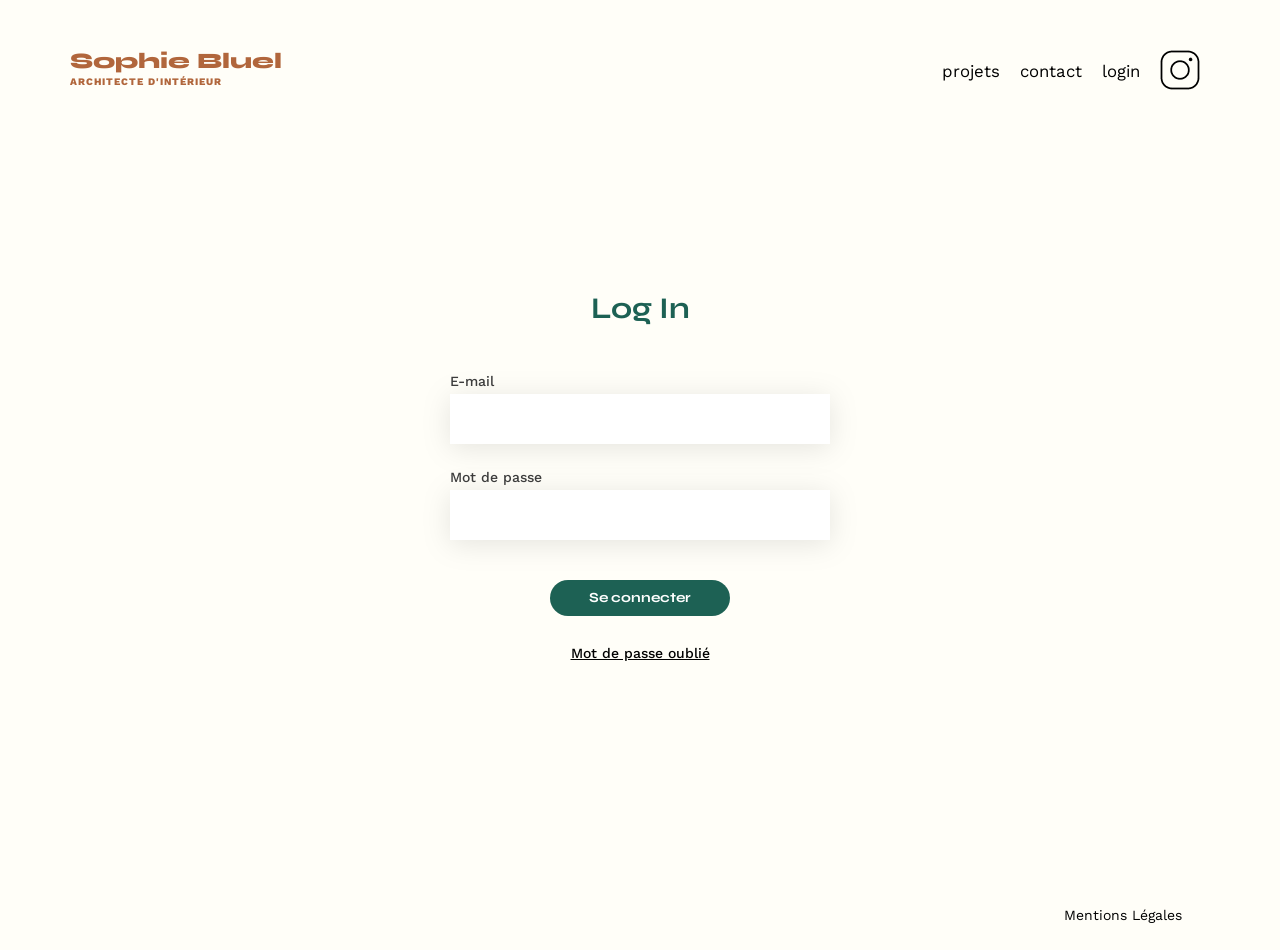
==== FrontEnd/login.html @ 2664f768 "ajout de la page login" ====
<!DOCTYPE html>
<html lang="fr">
<head>
    <meta charset="UTF-8">
    <meta name="viewport" content="width=device-width, initial-scale=1.0">
    <link rel="preconnect" href="https://fonts.googleapis.com" />
    <link rel="preconnect" href="https://fonts.gstatic.com" crossorigin />
    <link
      href="https://fonts.googleapis.com/css2?family=Syne:wght@700;800&family=Work+Sans&display=swap"
      rel="stylesheet"
    />
    <meta name="description" content="" />
    <title>Page de connexion</title>
    <link rel="stylesheet" href="assets/style.css">
    <link rel="stylesheet" href="assets/login.css">
</head>
<body>
    <header>
        <h1>Sophie Bluel <span>Architecte d'intérieur</span></h1>
        <nav>
            <ul>
                <li>
                    <a href="index.html">projets</a></li>
                    <li>
                        <a href="#">contact</a></li>
                        <li>
                        <a href="login.html">login</a></li>
                        <li><img src="./assets/icons/instagram.png" alt="Instagram" /></li>
            </ul>
            </nav>
    </header>
    <div class="container">
        <main>
            <h2>Log In</h2>
            <form action="login" method="post">
                <div class="input-container">
                    <label for="email">E-mail</label>
                    <input type="email" id="email" name="email" required>
                </div>
                <div class="input-container">
                    <label for="password">Mot de passe</label>
                    <input type="password" id="password" name="password" required>
                </div>
                <button type="submit">Se connecter</button>
            </form>
            <p><a class="mdp" href="#">Mot de passe oublié</a></p>
        </main>
        <footer>
            <nav>
              <ul>
                <li>Mentions Légales</li>
              </ul>
            </nav>
          </footer>
    </div>
</body>
</html>
---- FrontEnd/assets/style.css ----
/* http://meyerweb.com/eric/tools/css/reset/
   v2.0 | 20110126
   License: none (public domain)
*/

html,
body,
div,
span,
applet,
object,
iframe,
h1,
h2,
h3,
h4,
h5,
h6,
p,
blockquote,
pre,
a,
abbr,
acronym,
address,
big,
cite,
code,
del,
dfn,
em,
img,
ins,
kbd,
q,
s,
samp,
small,
strike,
strong,
sub,
sup,
tt,
var,
b,
u,
i,
center,
dl,
dt,
dd,
ol,
ul,
li,
fieldset,
form,
label,
legend,
table,
caption,
tbody,
tfoot,
thead,
tr,
th,
td,
article,
aside,
canvas,
details,
embed,
figure,
figcaption,
footer,
header,
hgroup,
menu,
nav,
output,
ruby,
section,
summary,
time,
mark,
audio,
video {
  margin: 0;
  padding: 0;
  border: 0;
  font-size: 100%;
  font: inherit;
  vertical-align: baseline;
}
/* HTML5 display-role reset for older browsers */
article,
aside,
details,
figcaption,
figure,
footer,
header,
hgroup,
menu,
nav,
section {
  display: block;
}
body {
  line-height: 1;
}
ol,
ul {
  list-style: none;
}
blockquote,
q {
  quotes: none;
}
blockquote:before,
blockquote:after,
q:before,
q:after {
  content: "";
  content: none;
}
table {
  border-collapse: collapse;
  border-spacing: 0;
}
/** end reset css**/
body {
  max-width: 1140px;
  margin: auto;
  font-family: "Work Sans";
  font-size: 14px;
  background-color: #FFFEF8;
}
header {
  display: flex;
  justify-content: space-between;
  margin: 50px 0;
}

section {
  margin: 50px 0;
}

h1 {
  display: flex;
  flex-direction: column;
  font-family: "Syne";
  font-size: 22px;
  font-weight: 800;
  color: #b1663c;
  gap: 5px;
}

h1 > span {
  font-family: "Work Sans";
  font-size: 10px;
  letter-spacing: 0.1em;
  text-transform: uppercase;
}

h2 {
  font-family: "Syne";
  font-weight: 700;
  font-size: 30px;
  color: #1d6154;
}
nav ul {
  display: flex;
  align-items: center;
  list-style-type: none;
}
nav li {
  padding: 0 10px;
  font-size: 1.2em;
}

a {
  text-decoration: none;
  color: black;
}

a:hover{
  color: #b1663c;
}

li:hover {
  color: #b1663c;
}
#introduction {
  display: flex;
  align-items: center;
}
#introduction figure {
  flex: 1;
}
#introduction img {
  display: block;
  margin: auto;
  width: 80%;
}

#introduction article {
  flex: 1;
}
#introduction h2 {
  margin-bottom: 1em;
}

#introduction p {
  margin-bottom: 0.5em;
}
#portfolio h2 {
  text-align: center;
  margin-bottom: 1em;
}

.filters {
  display: flex;
  justify-content: center;
  gap: 10px;
  margin-top: 60px;
  margin-bottom: 55px;
}

.filterBtn {
  font-family: "Syne";
  font-size: 16px;
  font-weight: 700;
  background-color: white;
  color: #1d6154;
  border: 1px solid #1d6154;
  text-align: center;
  border-radius: 60px;
  padding: 7px 15px;
  cursor: pointer;
  min-width: 100px;
}

.filterBtn:hover {
  background-color: #1d6154;
  color: white;
}

.filterBtn:active {
  background-color: #1d6154;
  color: white;
}

.gallery {
  width: 100%;
  display: grid;
  grid-template-columns: 1fr 1fr 1fr;
  grid-column-gap: 20px;
  grid-row-gap: 20px;
}

.gallery img {
  width: 100%;
}
#contact {
  width: 50%;
  margin: auto;
}
#contact > * {
  text-align: center;
}
#contact h2 {
  margin-bottom: 20px;
}
#contact form {
  text-align: left;
  margin-top: 30px;
  display: flex;
  flex-direction: column;
}

#contact input {
  height: 50px;
  font-size: 1.2em;
  border: none;
  box-shadow: 0px 4px 14px rgba(0, 0, 0, 0.09);
}
#contact label {
  margin: 2em 0 1em 0;
}
#contact textarea {
  border: none;
  box-shadow: 0px 4px 14px rgba(0, 0, 0, 0.09);
}

input[type="submit"] {
  font-family: "Syne";
  font-weight: 700;
  color: white;
  background-color: #1d6154;
  margin: 2em auto;
  width: 180px;
  text-align: center;
  border-radius: 60px;
}

footer nav ul {
  display: flex;
  justify-content: flex-end;
  margin: 2em;
}
---- FrontEnd/assets/login.css ----
*{
    margin : 0;
    padding : 0;
    box-sizing : border-box;
}

html {
    position: relative;
    min-height: 100%;
}

body{
    max-width: 1140px;
    margin: auto;
    font-family: "Work Sans";
    font-size: 14px;
}

.container {
    display: flex;
    flex-direction: column;
    justify-content: space-around;
    height: 100%;
}

a {
    font-size: 16.8px;
}

main {
    margin-top : 150px;
    display : flex;
    flex-direction: column;
    align-items: center; 
}

main h2 {
    margin-bottom: 50px;
}

main form {
    display: flex;
    flex-direction: column;
    align-items: center;
    width: 100%;
}

.input-container {
    display: flex;
    flex-direction: column;
    gap : 5px;
    margin-bottom: 25px;
}

label {
    color: #3D3D3D;
    font-size: 14px;
    font-weight: 500;
    line-height: normal;
}

input {
    width: 380px;
    height: 50px;
    padding: 0 10px;
    font-size: 16px;
    border : 1px solid white;
    filter: drop-shadow(0px 4px 14px rgba(0, 0, 0, 0.1));
}

input:focus {
    outline: none;
    border : 1px solid #1D6154;
}

form button {
    font-family : 'Syne';
    width: 180px;
    height: 36px;
    background-color: #1D6154;
    color: white;
    font-size: 14px;
    font-weight: 700;
    border: none;
    border-radius: 60px;
    cursor: pointer;
    margin-top: 15px;
    margin-bottom: 30px;
}

form button:hover {
    color: #1D6154;
    background-color: white;
    border: 1px solid #1D6154;
}

.mdp {
    font-family: 'Work Sans';
    font-size: 14px;
    font-weight: 500;
    text-decoration: underline;
}

footer {
    margin-top : 220px;
}

footer nav li {
    padding: 0;
    font-size: 14px;
}
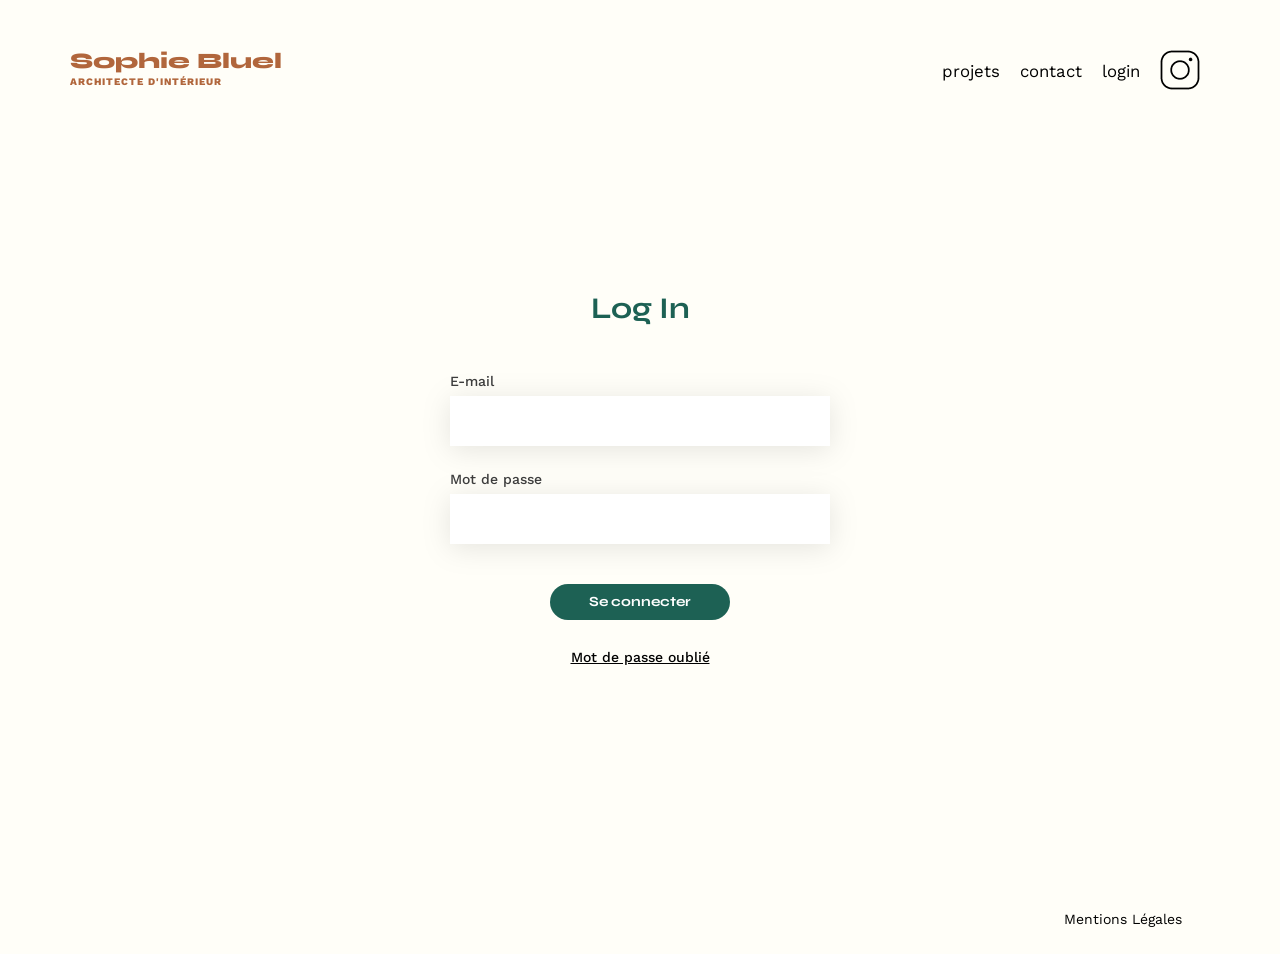
==== commit 0b4921bb: "POST request ID & Token, Message d'erreur au login" ====
--- a/FrontEnd/login.html
+++ b/FrontEnd/login.html
@@ -1,8 +1,8 @@
 <!DOCTYPE html>
 <html lang="fr">
-<head>
-    <meta charset="UTF-8">
-    <meta name="viewport" content="width=device-width, initial-scale=1.0">
+  <head>
+    <meta charset="UTF-8" />
+    <meta name="viewport" content="width=device-width, initial-scale=1.0" />
     <link rel="preconnect" href="https://fonts.googleapis.com" />
     <link rel="preconnect" href="https://fonts.gstatic.com" crossorigin />
     <link
@@ -11,47 +11,54 @@
     />
     <meta name="description" content="" />
     <title>Page de connexion</title>
-    <link rel="stylesheet" href="assets/style.css">
-    <link rel="stylesheet" href="assets/login.css">
-</head>
-<body>
+    <link rel="stylesheet" href="assets/style.css" />
+    <link rel="stylesheet" href="assets/login.css" />
+    <script type="module" src="scripts/login.js" defer></script>
+  </head>
+  <body>
     <header>
-        <h1>Sophie Bluel <span>Architecte d'intérieur</span></h1>
-        <nav>
-            <ul>
-                <li>
-                    <a href="index.html">projets</a></li>
-                    <li>
-                        <a href="#">contact</a></li>
-                        <li>
-                        <a href="login.html">login</a></li>
-                        <li><img src="./assets/icons/instagram.png" alt="Instagram" /></li>
-            </ul>
-            </nav>
+      <h1>Sophie Bluel <span>Architecte d'intérieur</span></h1>
+      <nav>
+        <ul>
+          <li>
+            <a href="index.html">projets</a>
+          </li>
+          <li>
+            <a href="index.html#formulaire">contact</a>
+          </li>
+          <li>
+            <a href="login.html">login</a>
+          </li>
+          <li><img src="./assets/icons/instagram.png" alt="Instagram" /></li>
+        </ul>
+      </nav>
     </header>
     <div class="container">
-        <main>
-            <h2>Log In</h2>
-            <form action="login" method="post">
-                <div class="input-container">
-                    <label for="email">E-mail</label>
-                    <input type="email" id="email" name="email" required>
-                </div>
-                <div class="input-container">
-                    <label for="password">Mot de passe</label>
-                    <input type="password" id="password" name="password" required>
-                </div>
-                <button type="submit">Se connecter</button>
-            </form>
-            <p><a class="mdp" href="#">Mot de passe oublié</a></p>
-        </main>
-        <footer>
-            <nav>
-              <ul>
-                <li>Mentions Légales</li>
-              </ul>
-            </nav>
-          </footer>
+      <main>
+        <h2>Log In</h2>
+        <form action="login" method="post">
+          <div class="input-container">
+            <label for="email">E-mail</label>
+            <input type="email" id="email" name="email" required />
+          </div>
+          <div class="input-container">
+            <label for="password">Mot de passe</label>
+            <input type="password" id="password" name="password" required />
+          </div>
+          <p class="hide" id="incorrect">
+            Erreur dans l’identifiant ou le mot de passe
+          </p>
+          <button type="submit" id="loginButton">Se connecter</button>
+        </form>
+        <p><a class="mdp" href="#">Mot de passe oublié</a></p>
+      </main>
+      <footer>
+        <nav>
+          <ul>
+            <li>Mentions Légales</li>
+          </ul>
+        </nav>
+      </footer>
     </div>
-</body>
-</html>+  </body>
+</html>
--- a/FrontEnd/assets/style.css
+++ b/FrontEnd/assets/style.css
@@ -133,7 +133,7 @@
   margin: auto;
   font-family: "Work Sans";
   font-size: 14px;
-  background-color: #FFFEF8;
+  background-color: #fffef8;
 }
 header {
   display: flex;
@@ -183,7 +183,7 @@
   color: black;
 }
 
-a:hover{
+a:hover {
   color: #b1663c;
 }
 
@@ -240,12 +240,12 @@
   min-width: 100px;
 }
 
-.filterBtn:hover {
+.active {
   background-color: #1d6154;
   color: white;
 }
 
-.filterBtn:active {
+.filterBtn:hover {
   background-color: #1d6154;
   color: white;
 }
@@ -256,6 +256,10 @@
   grid-template-columns: 1fr 1fr 1fr;
   grid-column-gap: 20px;
   grid-row-gap: 20px;
+}
+
+.hide {
+  display: none;
 }
 
 .gallery img {
--- a/FrontEnd/assets/login.css
+++ b/FrontEnd/assets/login.css
@@ -1,111 +1,115 @@
-*{
-    margin : 0;
-    padding : 0;
-    box-sizing : border-box;
+* {
+  margin: 0;
+  padding: 0;
+  box-sizing: border-box;
 }
 
 html {
-    position: relative;
-    min-height: 100%;
+  position: relative;
+  min-height: 100%;
 }
 
-body{
-    max-width: 1140px;
-    margin: auto;
-    font-family: "Work Sans";
-    font-size: 14px;
+body {
+  max-width: 1140px;
+  margin: auto;
+  font-family: "Work Sans";
+  font-size: 14px;
 }
 
 .container {
-    display: flex;
-    flex-direction: column;
-    justify-content: space-around;
-    height: 100%;
+  display: flex;
+  flex-direction: column;
+  justify-content: space-around;
+  height: 100%;
 }
 
 a {
-    font-size: 16.8px;
+  font-size: 16.8px;
 }
 
 main {
-    margin-top : 150px;
-    display : flex;
-    flex-direction: column;
-    align-items: center; 
+  margin-top: 150px;
+  display: flex;
+  flex-direction: column;
+  align-items: center;
 }
 
 main h2 {
-    margin-bottom: 50px;
+  margin-bottom: 50px;
 }
 
 main form {
-    display: flex;
-    flex-direction: column;
-    align-items: center;
-    width: 100%;
+  display: flex;
+  flex-direction: column;
+  align-items: center;
+  width: 100%;
 }
 
 .input-container {
-    display: flex;
-    flex-direction: column;
-    gap : 5px;
-    margin-bottom: 25px;
+  display: flex;
+  flex-direction: column;
+  gap: 7px;
+  margin-bottom: 25px;
 }
 
 label {
-    color: #3D3D3D;
-    font-size: 14px;
-    font-weight: 500;
-    line-height: normal;
+  color: #3d3d3d;
+  font-size: 14px;
+  font-weight: 500;
+  line-height: normal;
 }
 
 input {
-    width: 380px;
-    height: 50px;
-    padding: 0 10px;
-    font-size: 16px;
-    border : 1px solid white;
-    filter: drop-shadow(0px 4px 14px rgba(0, 0, 0, 0.1));
+  width: 380px;
+  height: 50px;
+  padding: 0 10px;
+  font-size: 16px;
+  border: 1px solid white;
+  filter: drop-shadow(0px 4px 14px rgba(0, 0, 0, 0.1));
 }
 
 input:focus {
-    outline: none;
-    border : 1px solid #1D6154;
+  outline: none;
+  border: 1px solid #1d6154;
 }
 
 form button {
-    font-family : 'Syne';
-    width: 180px;
-    height: 36px;
-    background-color: #1D6154;
-    color: white;
-    font-size: 14px;
-    font-weight: 700;
-    border: none;
-    border-radius: 60px;
-    cursor: pointer;
-    margin-top: 15px;
-    margin-bottom: 30px;
+  font-family: "Syne";
+  width: 180px;
+  height: 36px;
+  background-color: #1d6154;
+  color: white;
+  font-size: 14px;
+  font-weight: 700;
+  border: none;
+  border-radius: 60px;
+  cursor: pointer;
+  margin-top: 15px;
+  margin-bottom: 30px;
 }
 
 form button:hover {
-    color: #1D6154;
-    background-color: white;
-    border: 1px solid #1D6154;
+  color: #1d6154;
+  background-color: white;
+  border: 1px solid #1d6154;
 }
 
 .mdp {
-    font-family: 'Work Sans';
-    font-size: 14px;
-    font-weight: 500;
-    text-decoration: underline;
+  font-family: "Work Sans";
+  font-size: 14px;
+  font-weight: 500;
+  text-decoration: underline;
+}
+
+#incorrect {
+  color: red;
 }
 
 footer {
-    margin-top : 220px;
+  margin-top: 220px;
 }
 
 footer nav li {
-    padding: 0;
-    font-size: 14px;
-}+  padding: 0;
+  font-size: 14px;
+}
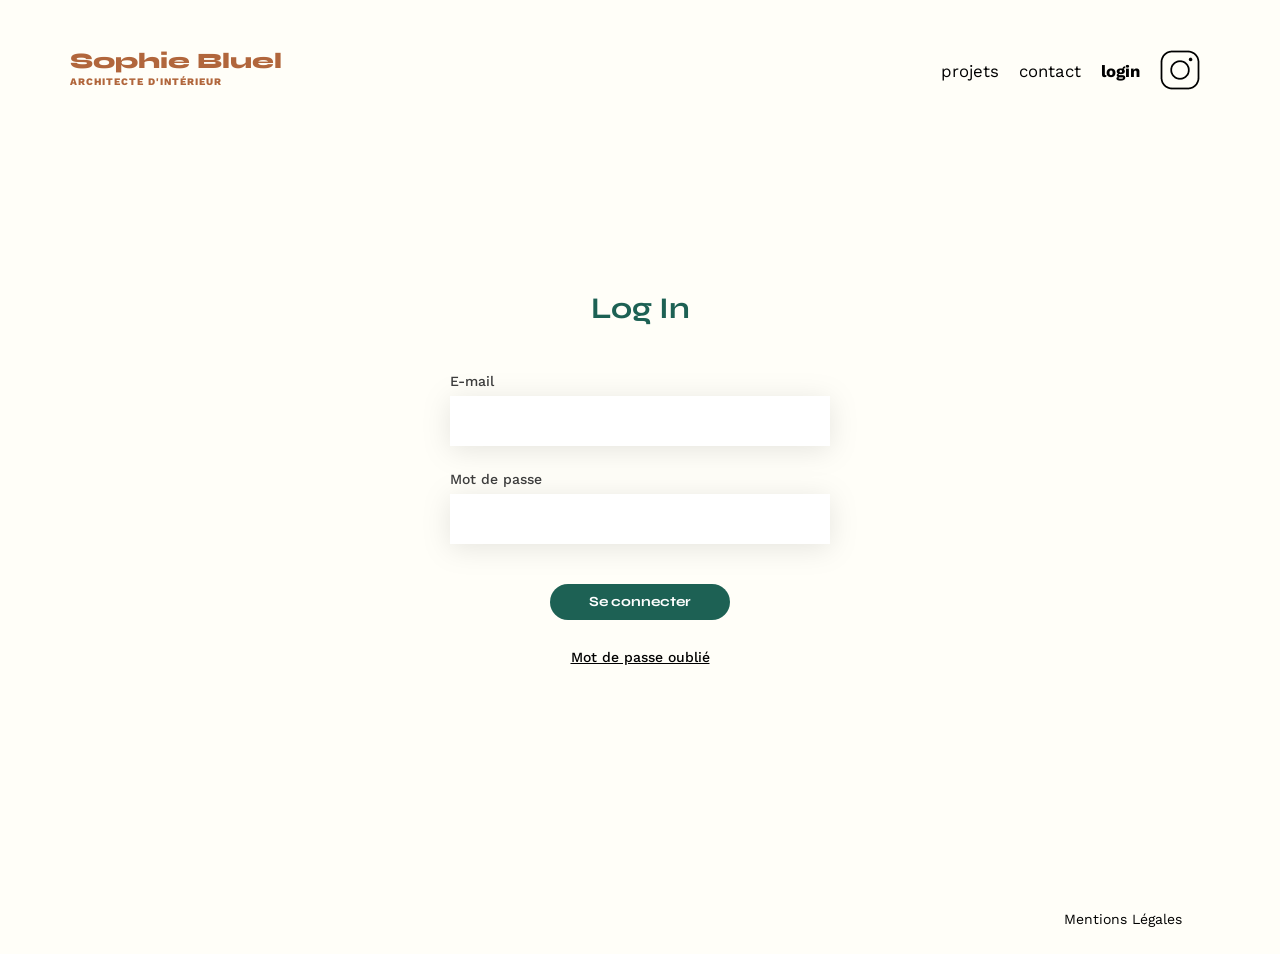
==== commit 3df3e7a9: "admin features/ logout/ bold navbar/ token Auth" ====
--- a/FrontEnd/login.html
+++ b/FrontEnd/login.html
@@ -14,20 +14,24 @@
     <link rel="stylesheet" href="assets/style.css" />
     <link rel="stylesheet" href="assets/login.css" />
     <script type="module" src="scripts/login.js" defer></script>
+    <script type="module" src="scripts/admin.js" defer></script>
   </head>
   <body>
     <header>
       <h1>Sophie Bluel <span>Architecte d'intérieur</span></h1>
       <nav>
-        <ul>
+        <ul id="navbar">
           <li>
             <a href="index.html">projets</a>
           </li>
           <li>
-            <a href="index.html#formulaire">contact</a>
+            <a href="index.html#formulaire" id="contact">contact</a>
           </li>
           <li>
-            <a href="login.html">login</a>
+            <a href="login.html" id="loginBtn">login</a>
+          </li>
+          <li>
+            <a id="logoutBtn" href="index.html">logout</a>
           </li>
           <li><img src="./assets/icons/instagram.png" alt="Instagram" /></li>
         </ul>
--- a/FrontEnd/assets/style.css
+++ b/FrontEnd/assets/style.css
@@ -178,6 +178,10 @@
   font-size: 1.2em;
 }
 
+.bold {
+  font-weight: 700;
+}
+
 a {
   text-decoration: none;
   color: black;
@@ -193,6 +197,7 @@
 #introduction {
   display: flex;
   align-items: center;
+  margin: 100px 0;
 }
 #introduction figure {
   flex: 1;
@@ -213,16 +218,42 @@
 #introduction p {
   margin-bottom: 0.5em;
 }
+.projets {
+  display: flex;
+  flex-direction: column;
+  justify-content: center;
+  align-items: center;
+  position: relative;
+  margin-top: 150px;
+}
 #portfolio h2 {
   text-align: center;
   margin-bottom: 1em;
+  margin-right: 20px;
+}
+
+.edit {
+  border: none;
+  background-color: transparent;
+  cursor: pointer;
+  position: relative;
+  left: 162px;
+  bottom: 53px;
+  color: black;
+  font-size: 15px;
+  font-family: "Work Sans";
+  margin-bottom: 55px;
+}
+
+.icon {
+  padding-right: 12px;
 }
 
 .filters {
   display: flex;
   justify-content: center;
   gap: 10px;
-  margin-top: 60px;
+  margin-top: 40px;
   margin-bottom: 55px;
 }
 
